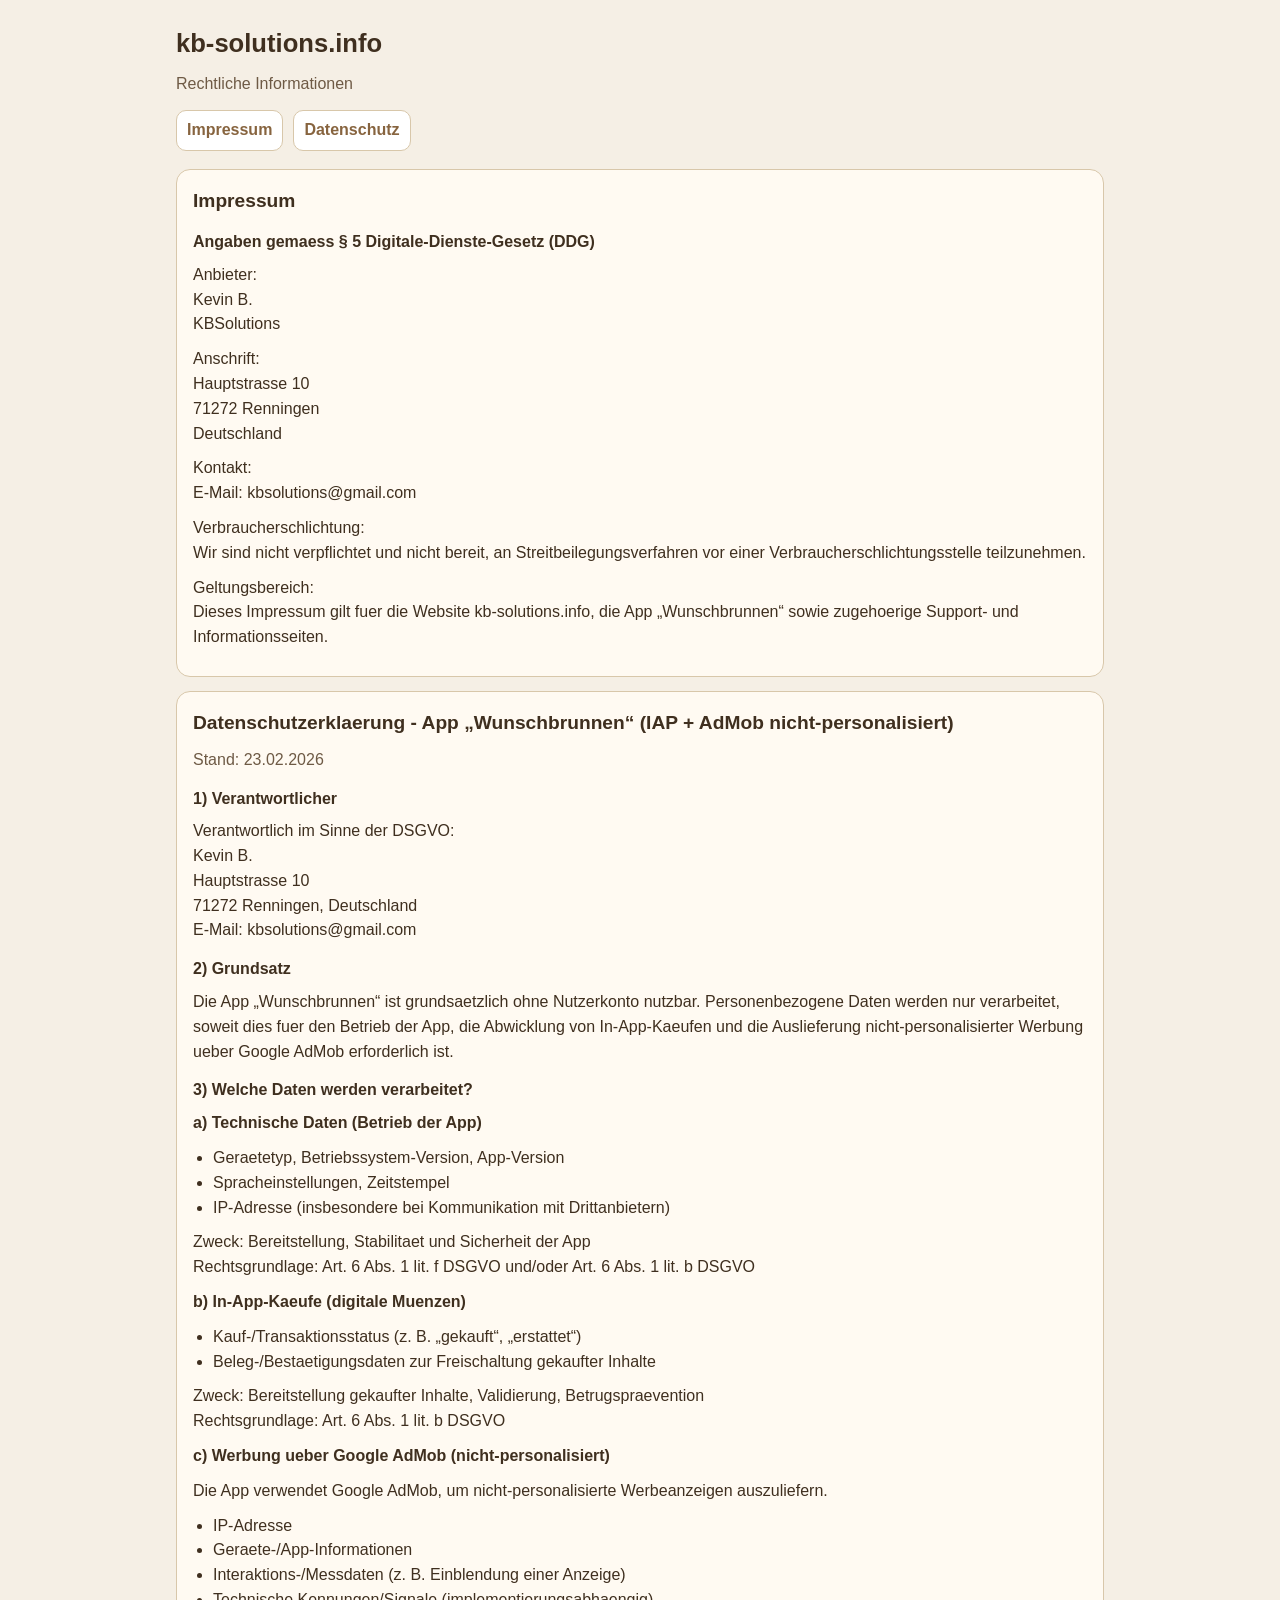
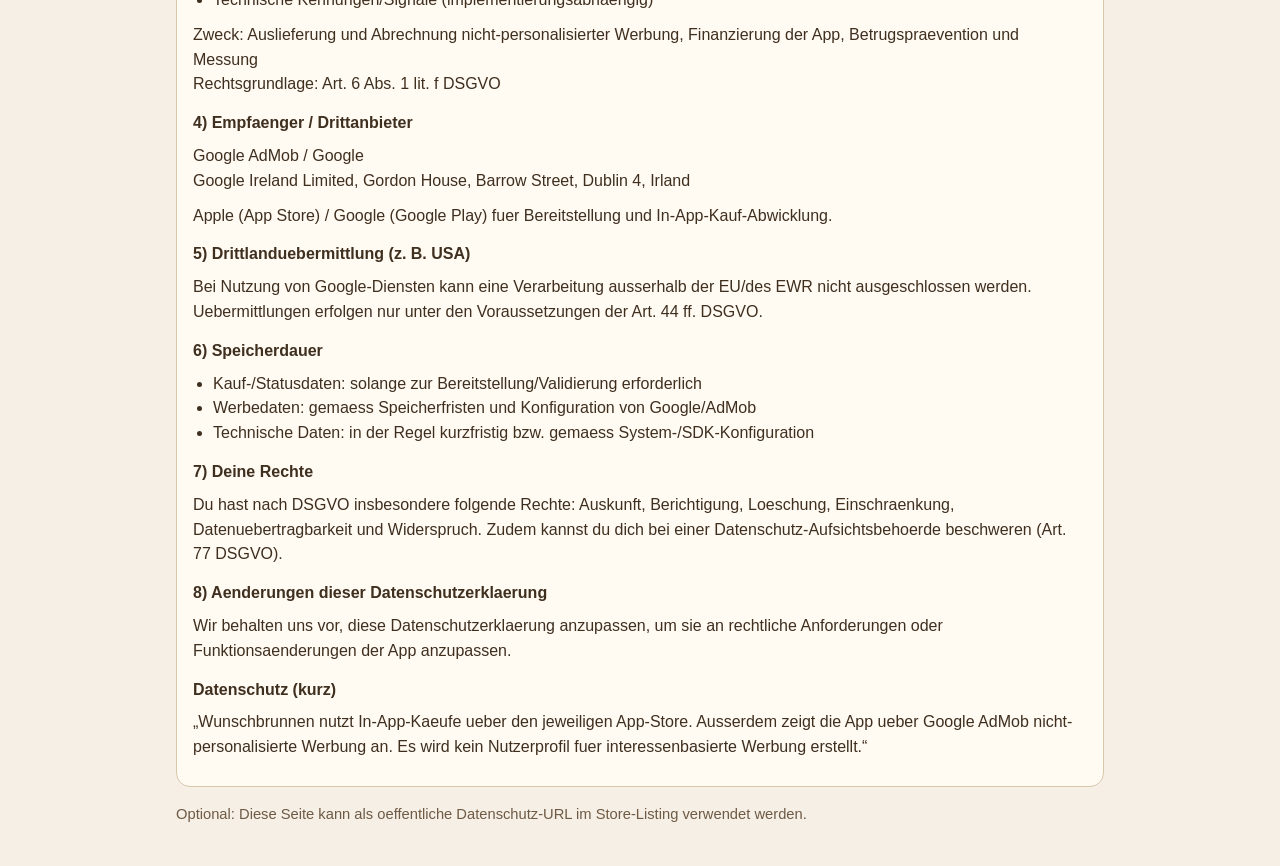
==== docs/index.html @ 8b9ba068 "Add files via upload" ====
<!doctype html>
<html lang="de">
  <head>
    <meta charset="utf-8" />
    <meta name="viewport" content="width=device-width, initial-scale=1" />
    <title>kb-solutions.info - Impressum & Datenschutz</title>
    <style>
      :root {
        --bg: #f5efe5;
        --card: #fffaf2;
        --text: #3f2f1f;
        --muted: #6e5a45;
        --line: #d8c7aa;
        --accent: #87643f;
      }
      * { box-sizing: border-box; }
      body {
        margin: 0;
        font-family: "Segoe UI", Arial, sans-serif;
        background: var(--bg);
        color: var(--text);
        line-height: 1.55;
      }
      main {
        max-width: 960px;
        margin: 0 auto;
        padding: 24px 16px 40px;
      }
      h1 { margin: 0 0 8px; font-size: 1.6rem; }
      h2 { margin: 0 0 10px; font-size: 1.2rem; }
      h3 { margin: 14px 0 8px; font-size: 1rem; }
      p { margin: 0 0 10px; }
      ul { margin: 8px 0 10px 20px; padding: 0; }
      .muted { color: var(--muted); }
      .nav {
        display: flex;
        gap: 10px;
        margin: 14px 0 18px;
      }
      .nav a {
        text-decoration: none;
        color: var(--accent);
        background: #fff;
        border: 1px solid var(--line);
        border-radius: 10px;
        padding: 7px 10px;
        font-weight: 600;
      }
      .card {
        background: var(--card);
        border: 1px solid var(--line);
        border-radius: 14px;
        padding: 16px;
        margin-bottom: 14px;
      }
      footer {
        margin-top: 16px;
        font-size: 0.92rem;
        color: var(--muted);
      }
    </style>
  </head>
  <body>
    <main>
      <h1>kb-solutions.info</h1>
      <p class="muted">Rechtliche Informationen</p>

      <nav class="nav">
        <a href="#impressum">Impressum</a>
        <a href="#datenschutz">Datenschutz</a>
      </nav>

      <section id="impressum" class="card">
        <h2>Impressum</h2>
        <h3>Angaben gemaess § 5 Digitale-Dienste-Gesetz (DDG)</h3>
        <p>
          Anbieter:<br />
          Kevin B.<br />
          KBSolutions
        </p>
        <p>
          Anschrift:<br />
          Hauptstrasse 10<br />
          71272 Renningen<br />
          Deutschland
        </p>
        <p>
          Kontakt:<br />
          E-Mail: kbsolutions@gmail.com
        </p>
        <p>
          Verbraucherschlichtung:<br />
          Wir sind nicht verpflichtet und nicht bereit, an Streitbeilegungsverfahren
          vor einer Verbraucherschlichtungsstelle teilzunehmen.
        </p>
        <p>
          Geltungsbereich:<br />
          Dieses Impressum gilt fuer die Website kb-solutions.info, die App
          „Wunschbrunnen“ sowie zugehoerige Support- und Informationsseiten.
        </p>
      </section>

      <section id="datenschutz" class="card">
        <h2>Datenschutzerklaerung - App „Wunschbrunnen“ (IAP + AdMob nicht-personalisiert)</h2>
        <p class="muted">Stand: 23.02.2026</p>

        <h3>1) Verantwortlicher</h3>
        <p>
          Verantwortlich im Sinne der DSGVO:<br />
          Kevin B.<br />
          Hauptstrasse 10<br />
          71272 Renningen, Deutschland<br />
          E-Mail: kbsolutions@gmail.com
        </p>

        <h3>2) Grundsatz</h3>
        <p>
          Die App „Wunschbrunnen“ ist grundsaetzlich ohne Nutzerkonto nutzbar.
          Personenbezogene Daten werden nur verarbeitet, soweit dies fuer den Betrieb
          der App, die Abwicklung von In-App-Kaeufen und die Auslieferung
          nicht-personalisierter Werbung ueber Google AdMob erforderlich ist.
        </p>

        <h3>3) Welche Daten werden verarbeitet?</h3>
        <p><strong>a) Technische Daten (Betrieb der App)</strong></p>
        <ul>
          <li>Geraetetyp, Betriebssystem-Version, App-Version</li>
          <li>Spracheinstellungen, Zeitstempel</li>
          <li>IP-Adresse (insbesondere bei Kommunikation mit Drittanbietern)</li>
        </ul>
        <p>
          Zweck: Bereitstellung, Stabilitaet und Sicherheit der App<br />
          Rechtsgrundlage: Art. 6 Abs. 1 lit. f DSGVO und/oder Art. 6 Abs. 1 lit. b DSGVO
        </p>

        <p><strong>b) In-App-Kaeufe (digitale Muenzen)</strong></p>
        <ul>
          <li>Kauf-/Transaktionsstatus (z. B. „gekauft“, „erstattet“)</li>
          <li>Beleg-/Bestaetigungsdaten zur Freischaltung gekaufter Inhalte</li>
        </ul>
        <p>
          Zweck: Bereitstellung gekaufter Inhalte, Validierung, Betrugspraevention<br />
          Rechtsgrundlage: Art. 6 Abs. 1 lit. b DSGVO
        </p>

        <p><strong>c) Werbung ueber Google AdMob (nicht-personalisiert)</strong></p>
        <p>
          Die App verwendet Google AdMob, um nicht-personalisierte Werbeanzeigen
          auszuliefern.
        </p>
        <ul>
          <li>IP-Adresse</li>
          <li>Geraete-/App-Informationen</li>
          <li>Interaktions-/Messdaten (z. B. Einblendung einer Anzeige)</li>
          <li>Technische Kennungen/Signale (implementierungsabhaengig)</li>
        </ul>
        <p>
          Zweck: Auslieferung und Abrechnung nicht-personalisierter Werbung,
          Finanzierung der App, Betrugspraevention und Messung<br />
          Rechtsgrundlage: Art. 6 Abs. 1 lit. f DSGVO
        </p>

        <h3>4) Empfaenger / Drittanbieter</h3>
        <p>
          Google AdMob / Google<br />
          Google Ireland Limited, Gordon House, Barrow Street, Dublin 4, Irland
        </p>
        <p>
          Apple (App Store) / Google (Google Play) fuer Bereitstellung und
          In-App-Kauf-Abwicklung.
        </p>

        <h3>5) Drittlanduebermittlung (z. B. USA)</h3>
        <p>
          Bei Nutzung von Google-Diensten kann eine Verarbeitung ausserhalb der
          EU/des EWR nicht ausgeschlossen werden. Uebermittlungen erfolgen nur
          unter den Voraussetzungen der Art. 44 ff. DSGVO.
        </p>

        <h3>6) Speicherdauer</h3>
        <ul>
          <li>Kauf-/Statusdaten: solange zur Bereitstellung/Validierung erforderlich</li>
          <li>Werbedaten: gemaess Speicherfristen und Konfiguration von Google/AdMob</li>
          <li>Technische Daten: in der Regel kurzfristig bzw. gemaess System-/SDK-Konfiguration</li>
        </ul>

        <h3>7) Deine Rechte</h3>
        <p>
          Du hast nach DSGVO insbesondere folgende Rechte: Auskunft, Berichtigung,
          Loeschung, Einschraenkung, Datenuebertragbarkeit und Widerspruch.
          Zudem kannst du dich bei einer Datenschutz-Aufsichtsbehoerde beschweren
          (Art. 77 DSGVO).
        </p>

        <h3>8) Aenderungen dieser Datenschutzerklaerung</h3>
        <p>
          Wir behalten uns vor, diese Datenschutzerklaerung anzupassen, um sie
          an rechtliche Anforderungen oder Funktionsaenderungen der App anzupassen.
        </p>

        <h3>Datenschutz (kurz)</h3>
        <p>
          „Wunschbrunnen nutzt In-App-Kaeufe ueber den jeweiligen App-Store.
          Ausserdem zeigt die App ueber Google AdMob nicht-personalisierte Werbung an.
          Es wird kein Nutzerprofil fuer interessenbasierte Werbung erstellt.“
        </p>
      </section>

      <footer>
        Optional: Diese Seite kann als oeffentliche Datenschutz-URL im Store-Listing
        verwendet werden.
      </footer>
    </main>
  </body>
</html>
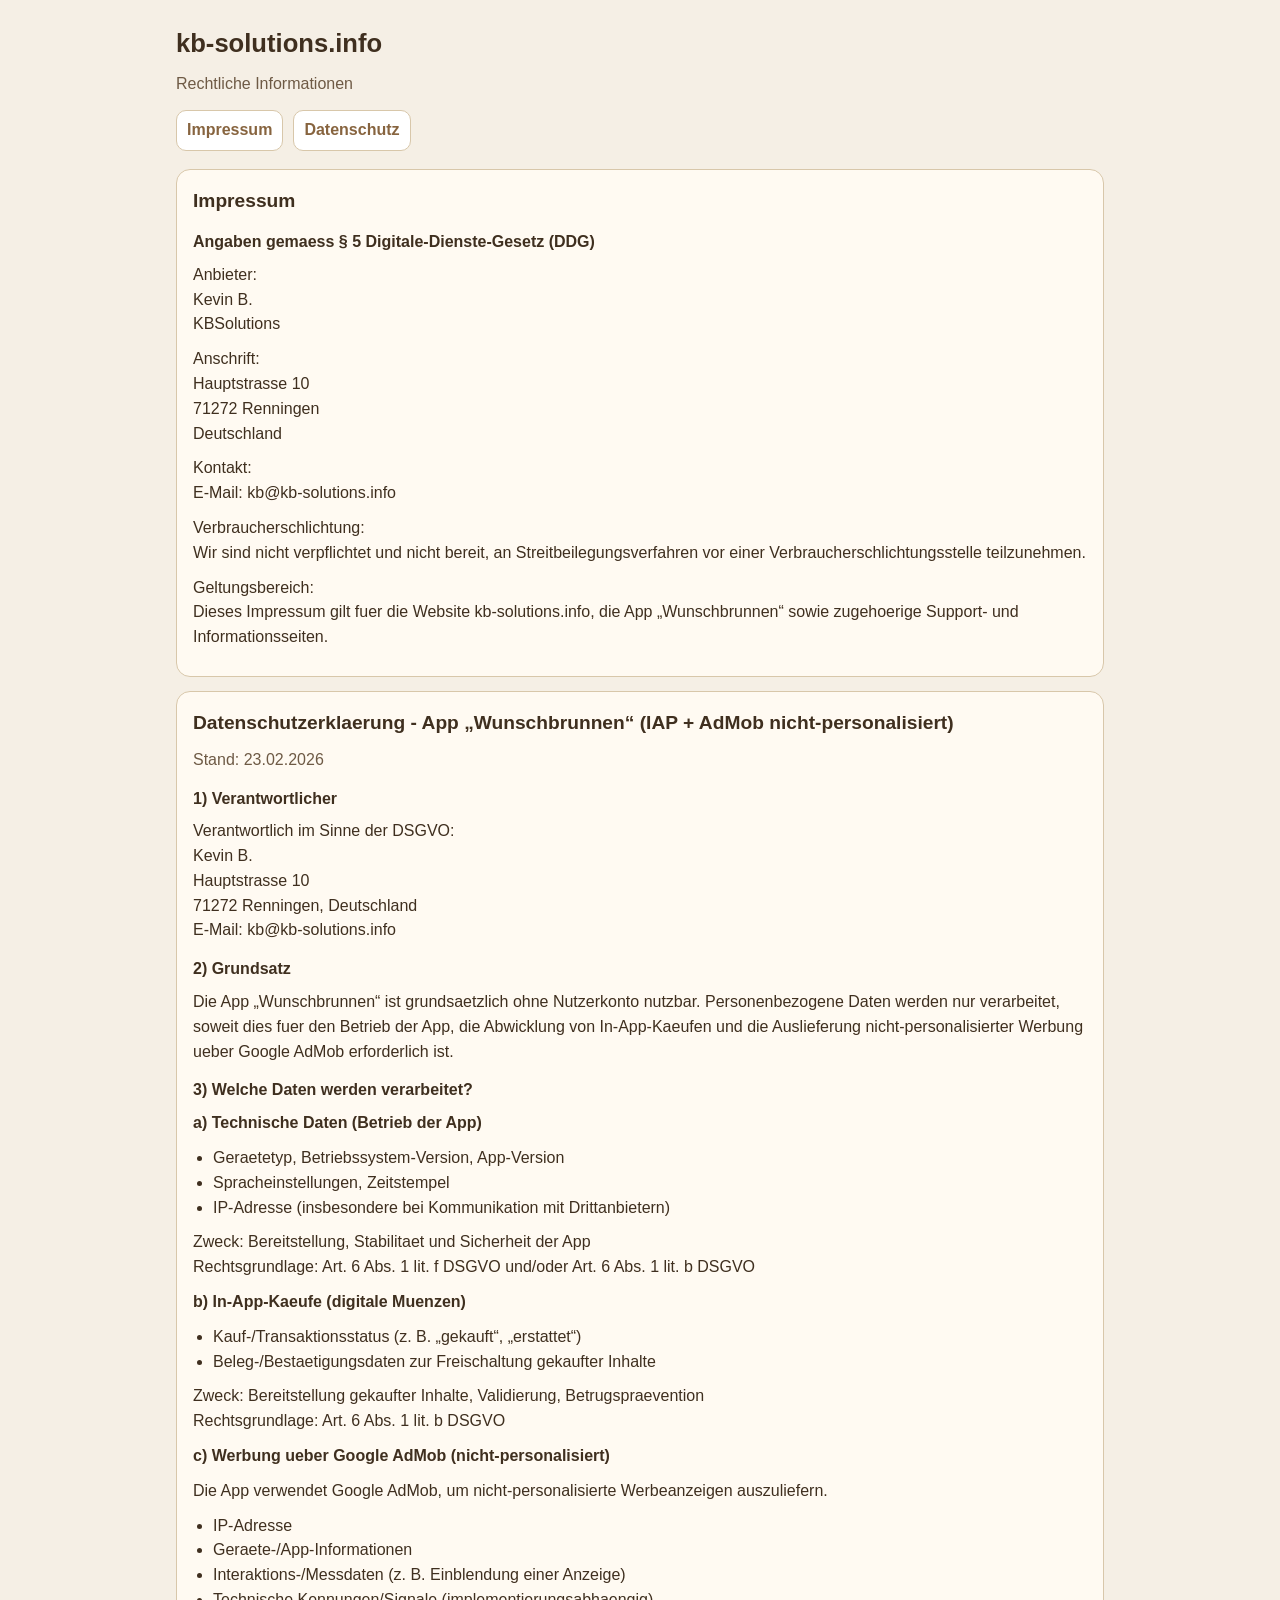
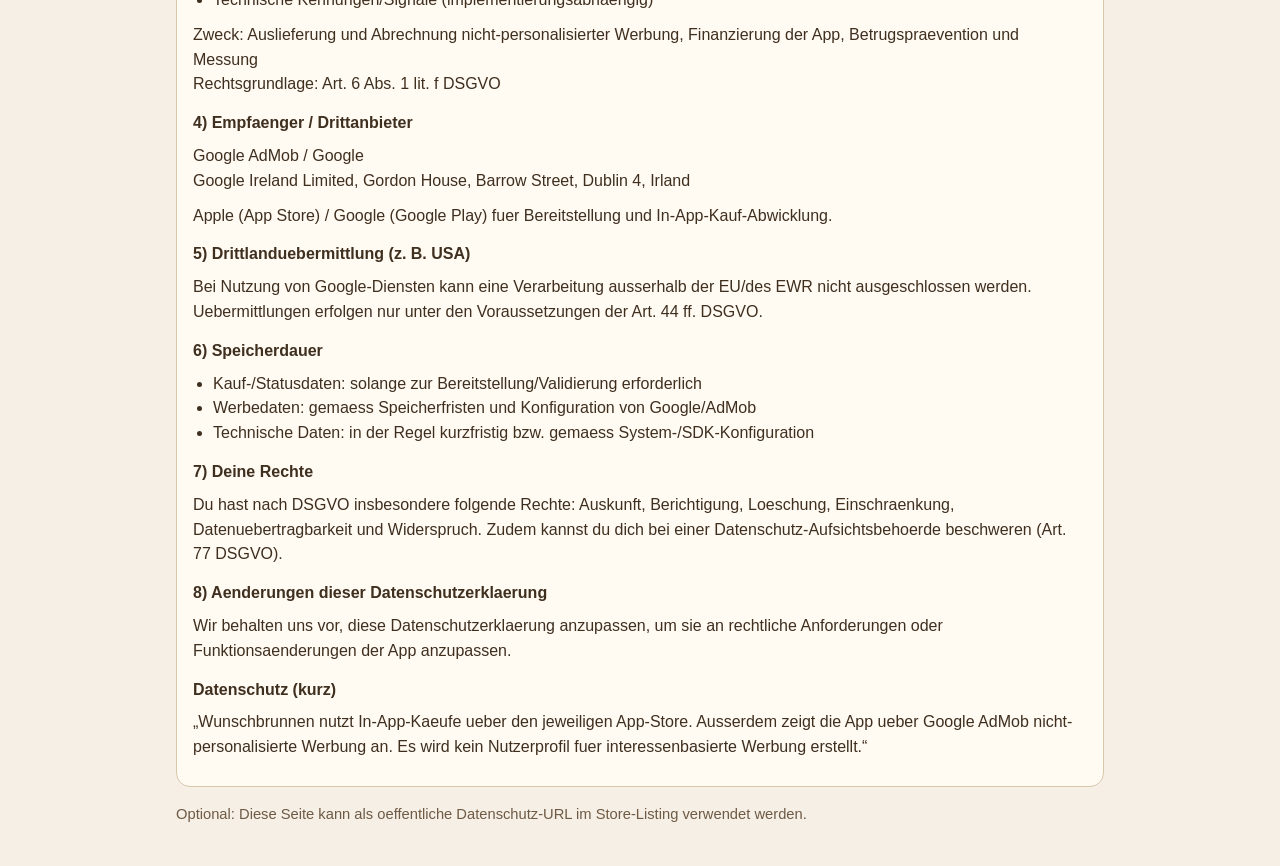
==== commit 1dd25810: "Add files via upload e-mail geändert" ====
--- a/docs/index.html
+++ b/docs/index.html
@@ -86,7 +86,7 @@
         </p>
         <p>
           Kontakt:<br />
-          E-Mail: kbsolutions@gmail.com
+          E-Mail: kb@kb-solutions.info
         </p>
         <p>
           Verbraucherschlichtung:<br />
@@ -110,7 +110,7 @@
           Kevin B.<br />
           Hauptstrasse 10<br />
           71272 Renningen, Deutschland<br />
-          E-Mail: kbsolutions@gmail.com
+          E-Mail: kb@kb-solutions.info
         </p>
 
         <h3>2) Grundsatz</h3>
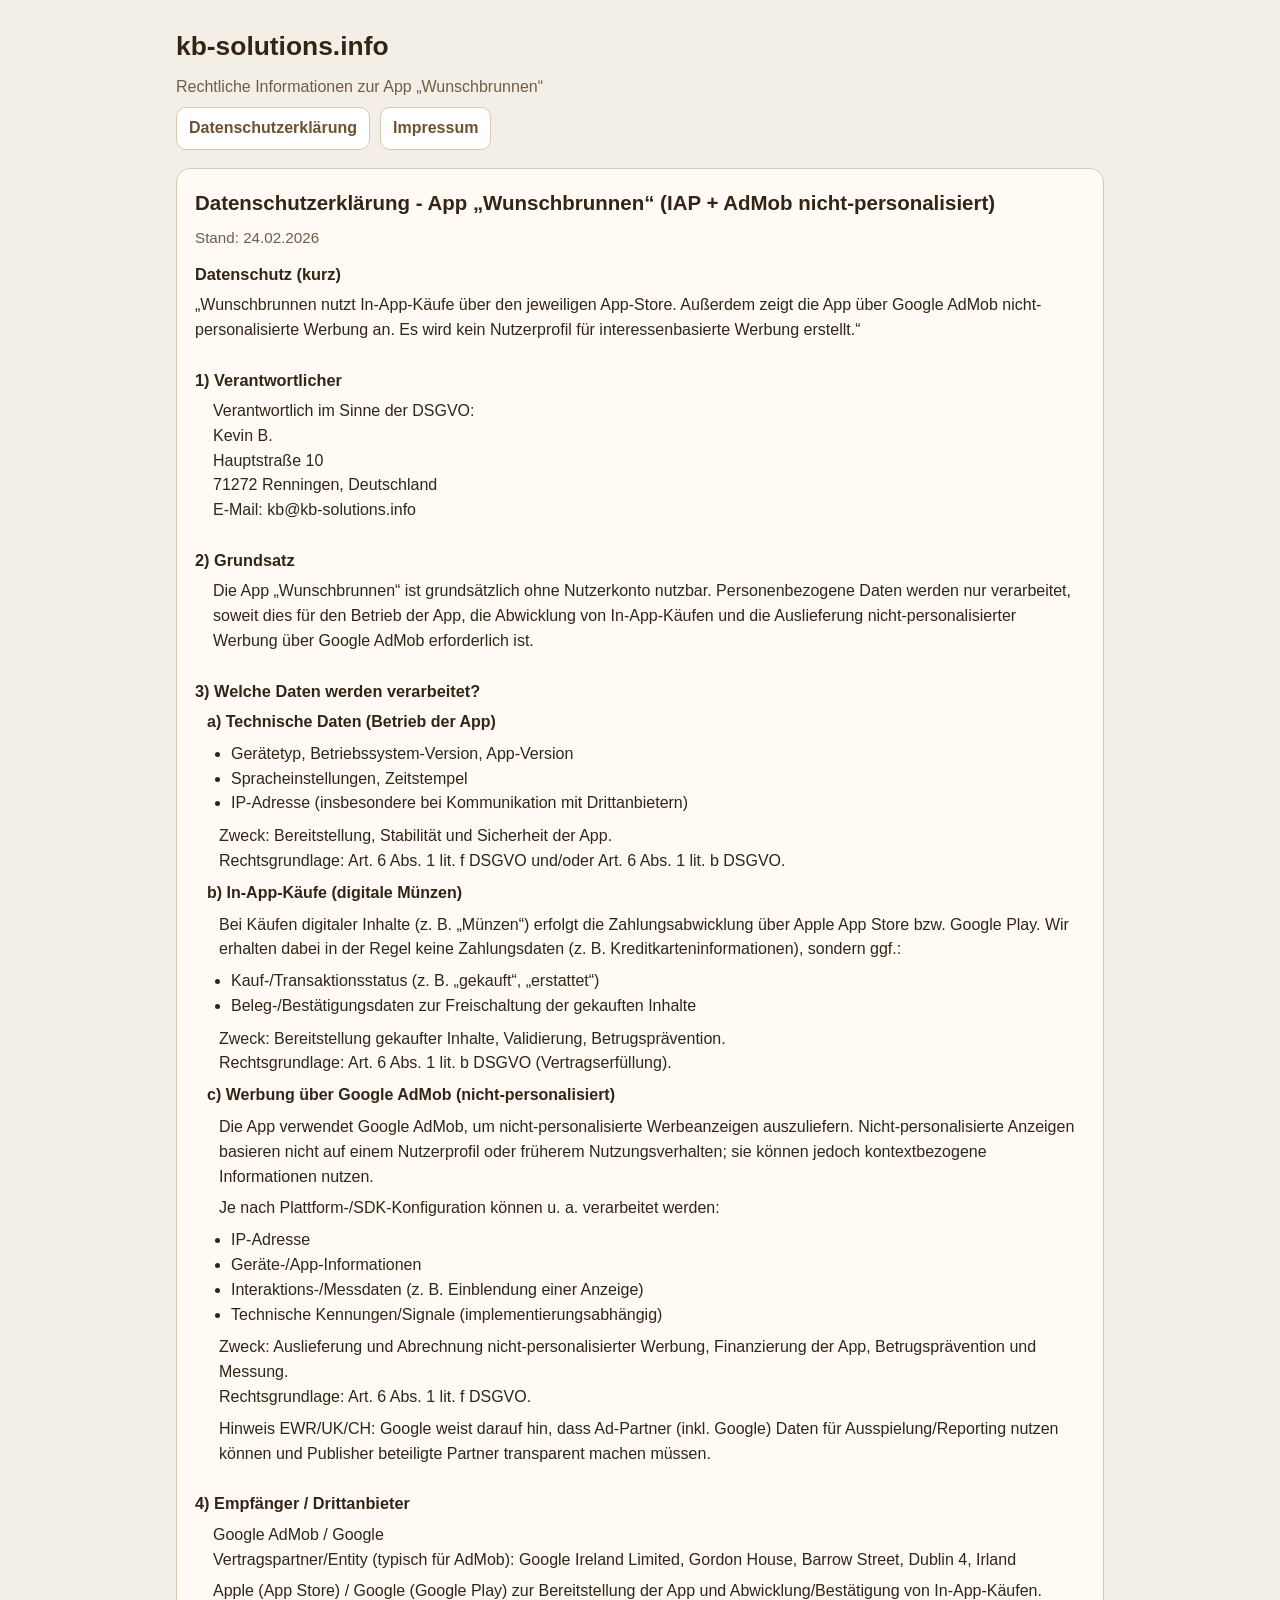
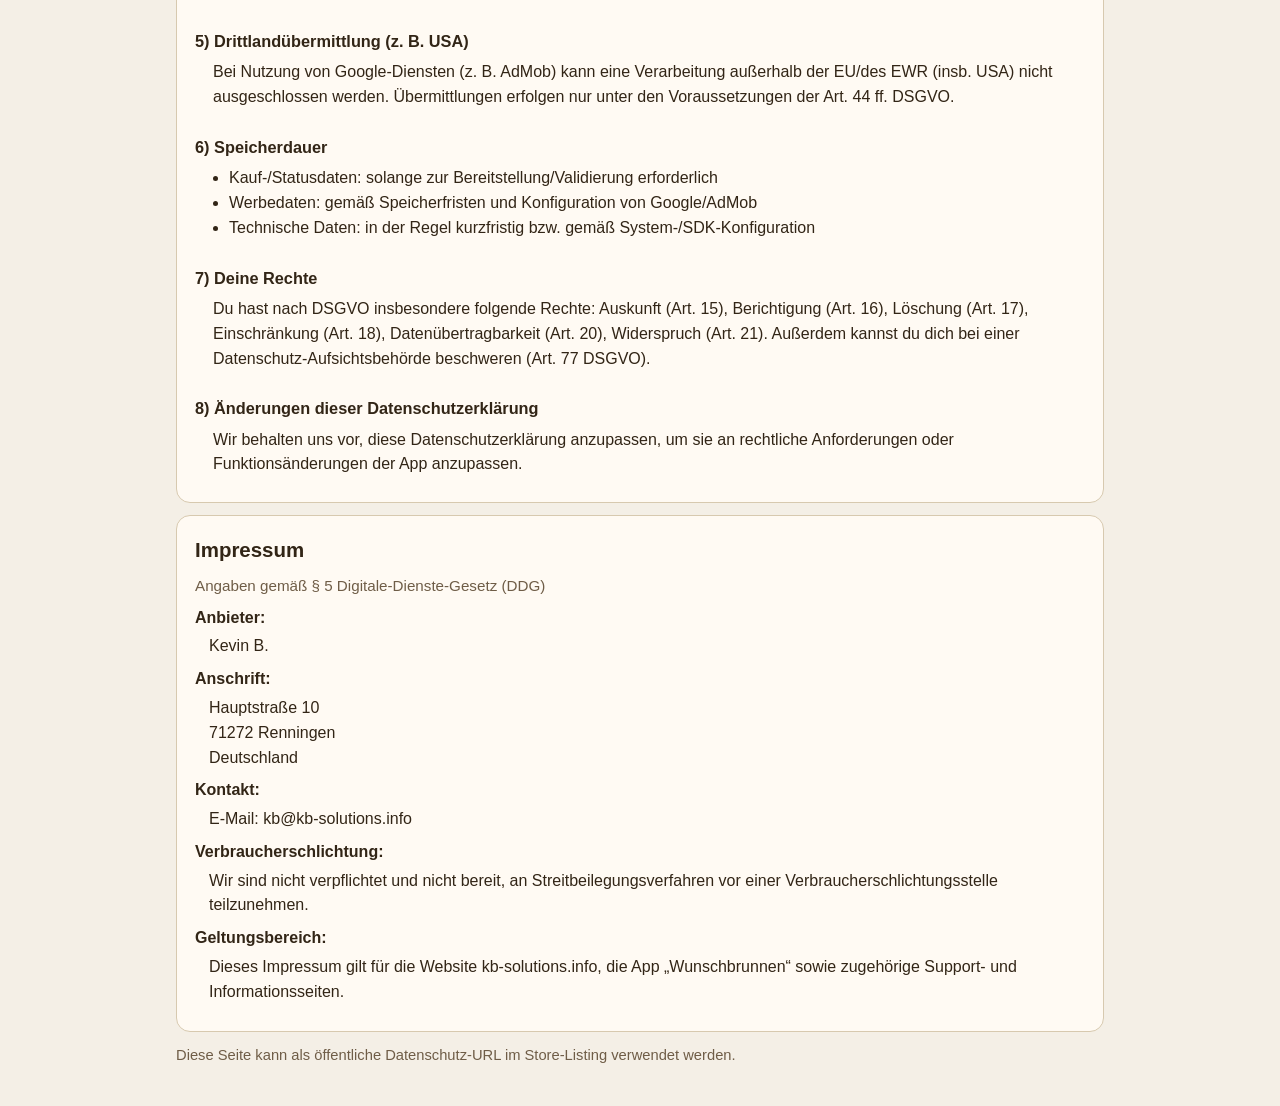
==== commit e1b98ba8: "Text überarbeitet" ====
--- a/docs/index.html
+++ b/docs/index.html
@@ -3,212 +3,292 @@
   <head>
     <meta charset="utf-8" />
     <meta name="viewport" content="width=device-width, initial-scale=1" />
-    <title>kb-solutions.info - Impressum & Datenschutz</title>
+    <title>kb-solutions.info - Datenschutz und Impressum</title>
     <style>
       :root {
-        --bg: #f5efe5;
-        --card: #fffaf2;
-        --text: #3f2f1f;
-        --muted: #6e5a45;
-        --line: #d8c7aa;
-        --accent: #87643f;
+        --bg: #f4efe6;
+        --box: #fffaf3;
+        --line: #d7c9af;
+        --text: #322516;
+        --muted: #6f5d47;
+        --link: #6f5031;
       }
       * { box-sizing: border-box; }
       body {
         margin: 0;
-        font-family: "Segoe UI", Arial, sans-serif;
         background: var(--bg);
         color: var(--text);
+        font-family: "Segoe UI", Arial, sans-serif;
         line-height: 1.55;
       }
       main {
         max-width: 960px;
         margin: 0 auto;
-        padding: 24px 16px 40px;
-      }
-      h1 { margin: 0 0 8px; font-size: 1.6rem; }
-      h2 { margin: 0 0 10px; font-size: 1.2rem; }
-      h3 { margin: 14px 0 8px; font-size: 1rem; }
-      p { margin: 0 0 10px; }
-      ul { margin: 8px 0 10px 20px; padding: 0; }
-      .muted { color: var(--muted); }
+        padding: 26px 16px 40px;
+      }
+      h1 {
+        margin: 0 0 8px;
+        font-size: 1.65rem;
+      }
+      h2 {
+        margin: 0 0 8px;
+        font-size: 1.28rem;
+      }
+      h3 {
+        margin: 12px 0 6px;
+        font-size: 1.02rem;
+      }
+      p {
+        margin: 0 0 7px;
+      }
+      ul {
+        margin: 0 0 8px 20px;
+        padding: 0;
+      }
+      .muted {
+        color: var(--muted);
+      }
       .nav {
+        margin: 0 0 18px;
         display: flex;
+        flex-wrap: wrap;
         gap: 10px;
-        margin: 14px 0 18px;
       }
       .nav a {
+        display: inline-block;
+        color: var(--link);
         text-decoration: none;
-        color: var(--accent);
-        background: #fff;
+        background: #ffffff;
         border: 1px solid var(--line);
         border-radius: 10px;
-        padding: 7px 10px;
+        padding: 8px 12px;
         font-weight: 600;
-      }
-      .card {
-        background: var(--card);
+        transition: background-color 0.15s ease, border-color 0.15s ease;
+      }
+      .nav a:hover {
+        background: #f8f1e6;
+        border-color: #cbb796;
+      }
+      .legal-box {
+        background: var(--box);
         border: 1px solid var(--line);
         border-radius: 14px;
-        padding: 16px;
-        margin-bottom: 14px;
+        padding: 18px;
+        margin-bottom: 12px;
+      }
+      .section-divider {
+        margin-top: 9px;
+        padding-top: 4px;
+      }
+      #datenschutz .section-divider > p:not([class]) {
+        margin-left: 18px;
+      }
+      #datenschutz .section-divider > ul:not([class]) {
+        margin-left: 34px;
+      }
+      .stand {
+        margin-bottom: 8px;
+        color: var(--muted);
+        font-size: 0.95rem;
+      }
+      .indent-1 { margin-left: 12px; }
+      .indent-2 { margin-left: 24px; }
+      .indent-list { margin-left: 36px; }
+      .field-label {
+        margin: 0 0 4px;
+        font-weight: 700;
+      }
+      .field-body {
+        margin: 0 0 8px 14px;
       }
       footer {
-        margin-top: 16px;
+        margin-top: 6px;
+        color: var(--muted);
         font-size: 0.92rem;
-        color: var(--muted);
       }
     </style>
   </head>
   <body>
     <main>
       <h1>kb-solutions.info</h1>
-      <p class="muted">Rechtliche Informationen</p>
+      <p class="muted">Rechtliche Informationen zur App &bdquo;Wunschbrunnen&ldquo;</p>
 
       <nav class="nav">
+        <a href="#datenschutz">Datenschutzerkl&auml;rung</a>
         <a href="#impressum">Impressum</a>
-        <a href="#datenschutz">Datenschutz</a>
       </nav>
 
-      <section id="impressum" class="card">
+      <section id="datenschutz" class="legal-box">
+        <h2>Datenschutzerkl&auml;rung - App &bdquo;Wunschbrunnen&ldquo; (IAP + AdMob nicht-personalisiert)</h2>
+        <p class="stand">Stand: 24.02.2026</p>
+
+        <h3>Datenschutz (kurz)</h3>
+        <p>
+          &bdquo;Wunschbrunnen nutzt In-App-K&auml;ufe &uuml;ber den jeweiligen App-Store.
+          Au&szlig;erdem zeigt die App &uuml;ber Google AdMob nicht-personalisierte Werbung an.
+          Es wird kein Nutzerprofil f&uuml;r interessenbasierte Werbung erstellt.&ldquo;
+        </p>
+
+        <div class="section-divider">
+          <h3>1) Verantwortlicher</h3>
+          <p>
+            Verantwortlich im Sinne der DSGVO:<br />
+            Kevin B.<br />
+            Hauptstra&szlig;e 10<br />
+            71272 Renningen, Deutschland<br />
+            E-Mail: kb@kb-solutions.info
+          </p>
+        </div>
+
+        <div class="section-divider">
+          <h3>2) Grundsatz</h3>
+          <p>
+            Die App &bdquo;Wunschbrunnen&ldquo; ist grunds&auml;tzlich ohne Nutzerkonto nutzbar.
+            Personenbezogene Daten werden nur verarbeitet, soweit dies f&uuml;r den Betrieb der App,
+            die Abwicklung von In-App-K&auml;ufen und die Auslieferung nicht-personalisierter Werbung
+            &uuml;ber Google AdMob erforderlich ist.
+          </p>
+        </div>
+
+        <div class="section-divider">
+          <h3>3) Welche Daten werden verarbeitet?</h3>
+
+          <p class="indent-1"><strong>a) Technische Daten (Betrieb der App)</strong></p>
+          <ul class="indent-list">
+            <li>Ger&auml;tetyp, Betriebssystem-Version, App-Version</li>
+            <li>Spracheinstellungen, Zeitstempel</li>
+            <li>IP-Adresse (insbesondere bei Kommunikation mit Drittanbietern)</li>
+          </ul>
+          <p class="indent-2">
+            Zweck: Bereitstellung, Stabilit&auml;t und Sicherheit der App.<br />
+            Rechtsgrundlage: Art. 6 Abs. 1 lit. f DSGVO und/oder Art. 6 Abs. 1 lit. b DSGVO.
+          </p>
+
+          <p class="indent-1"><strong>b) In-App-K&auml;ufe (digitale M&uuml;nzen)</strong></p>
+          <p class="indent-2">
+            Bei K&auml;ufen digitaler Inhalte (z. B. &bdquo;M&uuml;nzen&ldquo;) erfolgt die Zahlungsabwicklung
+            &uuml;ber Apple App Store bzw. Google Play. Wir erhalten dabei in der Regel keine Zahlungsdaten
+            (z. B. Kreditkarteninformationen), sondern ggf.:
+          </p>
+          <ul class="indent-list">
+            <li>Kauf-/Transaktionsstatus (z. B. &bdquo;gekauft&ldquo;, &bdquo;erstattet&ldquo;)</li>
+            <li>Beleg-/Best&auml;tigungsdaten zur Freischaltung der gekauften Inhalte</li>
+          </ul>
+          <p class="indent-2">
+            Zweck: Bereitstellung gekaufter Inhalte, Validierung, Betrugspr&auml;vention.<br />
+            Rechtsgrundlage: Art. 6 Abs. 1 lit. b DSGVO (Vertragserf&uuml;llung).
+          </p>
+
+          <p class="indent-1"><strong>c) Werbung &uuml;ber Google AdMob (nicht-personalisiert)</strong></p>
+          <p class="indent-2">
+            Die App verwendet Google AdMob, um nicht-personalisierte Werbeanzeigen auszuliefern.
+            Nicht-personalisierte Anzeigen basieren nicht auf einem Nutzerprofil oder fr&uuml;herem
+            Nutzungsverhalten; sie k&ouml;nnen jedoch kontextbezogene Informationen nutzen.
+          </p>
+          <p class="indent-2">Je nach Plattform-/SDK-Konfiguration k&ouml;nnen u. a. verarbeitet werden:</p>
+          <ul class="indent-list">
+            <li>IP-Adresse</li>
+            <li>Ger&auml;te-/App-Informationen</li>
+            <li>Interaktions-/Messdaten (z. B. Einblendung einer Anzeige)</li>
+            <li>Technische Kennungen/Signale (implementierungsabh&auml;ngig)</li>
+          </ul>
+          <p class="indent-2">
+            Zweck: Auslieferung und Abrechnung nicht-personalisierter Werbung, Finanzierung der App,
+            Betrugspr&auml;vention und Messung.<br />
+            Rechtsgrundlage: Art. 6 Abs. 1 lit. f DSGVO.
+          </p>
+          <p class="indent-2">
+            Hinweis EWR/UK/CH: Google weist darauf hin, dass Ad-Partner (inkl. Google) Daten f&uuml;r
+            Ausspielung/Reporting nutzen k&ouml;nnen und Publisher beteiligte Partner transparent machen m&uuml;ssen.
+          </p>
+        </div>
+
+        <div class="section-divider">
+          <h3>4) Empf&auml;nger / Drittanbieter</h3>
+          <p>
+            Google AdMob / Google<br />
+            Vertragspartner/Entity (typisch f&uuml;r AdMob): Google Ireland Limited, Gordon House,
+            Barrow Street, Dublin 4, Irland
+          </p>
+          <p>
+            Apple (App Store) / Google (Google Play) zur Bereitstellung der App
+            und Abwicklung/Best&auml;tigung von In-App-K&auml;ufen.
+          </p>
+        </div>
+
+        <div class="section-divider">
+          <h3>5) Drittland&uuml;bermittlung (z. B. USA)</h3>
+          <p>
+            Bei Nutzung von Google-Diensten (z. B. AdMob) kann eine Verarbeitung au&szlig;erhalb der
+            EU/des EWR (insb. USA) nicht ausgeschlossen werden. &Uuml;bermittlungen erfolgen nur unter
+            den Voraussetzungen der Art. 44 ff. DSGVO.
+          </p>
+        </div>
+
+        <div class="section-divider">
+          <h3>6) Speicherdauer</h3>
+          <ul>
+            <li>Kauf-/Statusdaten: solange zur Bereitstellung/Validierung erforderlich</li>
+            <li>Werbedaten: gem&auml;&szlig; Speicherfristen und Konfiguration von Google/AdMob</li>
+            <li>Technische Daten: in der Regel kurzfristig bzw. gem&auml;&szlig; System-/SDK-Konfiguration</li>
+          </ul>
+        </div>
+
+        <div class="section-divider">
+          <h3>7) Deine Rechte</h3>
+          <p>
+            Du hast nach DSGVO insbesondere folgende Rechte: Auskunft (Art. 15), Berichtigung (Art. 16),
+            L&ouml;schung (Art. 17), Einschr&auml;nkung (Art. 18), Daten&uuml;bertragbarkeit (Art. 20),
+            Widerspruch (Art. 21). Au&szlig;erdem kannst du dich bei einer Datenschutz-Aufsichtsbeh&ouml;rde
+            beschweren (Art. 77 DSGVO).
+          </p>
+        </div>
+
+        <div class="section-divider">
+          <h3>8) &Auml;nderungen dieser Datenschutzerkl&auml;rung</h3>
+          <p>
+            Wir behalten uns vor, diese Datenschutzerkl&auml;rung anzupassen, um sie an rechtliche
+            Anforderungen oder Funktions&auml;nderungen der App anzupassen.
+          </p>
+        </div>
+      </section>
+
+      <section id="impressum" class="legal-box">
         <h2>Impressum</h2>
-        <h3>Angaben gemaess § 5 Digitale-Dienste-Gesetz (DDG)</h3>
-        <p>
-          Anbieter:<br />
-          Kevin B.<br />
-          KBSolutions
-        </p>
-        <p>
-          Anschrift:<br />
-          Hauptstrasse 10<br />
+        <p class="stand">Angaben gem&auml;&szlig; &sect; 5 Digitale-Dienste-Gesetz (DDG)</p>
+
+        <p class="field-label indent-1">Anbieter:</p>
+        <p class="field-body indent-2">
+          Kevin B.
+        </p>
+
+        <p class="field-label indent-1">Anschrift:</p>
+        <p class="field-body indent-2">
+          Hauptstra&szlig;e 10<br />
           71272 Renningen<br />
           Deutschland
         </p>
-        <p>
-          Kontakt:<br />
+
+        <p class="field-label indent-1">Kontakt:</p>
+        <p class="field-body indent-2">
           E-Mail: kb@kb-solutions.info
         </p>
-        <p>
-          Verbraucherschlichtung:<br />
-          Wir sind nicht verpflichtet und nicht bereit, an Streitbeilegungsverfahren
-          vor einer Verbraucherschlichtungsstelle teilzunehmen.
-        </p>
-        <p>
-          Geltungsbereich:<br />
-          Dieses Impressum gilt fuer die Website kb-solutions.info, die App
-          „Wunschbrunnen“ sowie zugehoerige Support- und Informationsseiten.
+
+        <p class="field-label indent-1">Verbraucherschlichtung:</p>
+        <p class="field-body indent-2">
+          Wir sind nicht verpflichtet und nicht bereit, an Streitbeilegungsverfahren vor einer
+          Verbraucherschlichtungsstelle teilzunehmen.
+        </p>
+
+        <p class="field-label indent-1">Geltungsbereich:</p>
+        <p class="field-body indent-2">
+          Dieses Impressum gilt f&uuml;r die Website kb-solutions.info, die App
+          &bdquo;Wunschbrunnen&ldquo; sowie zugeh&ouml;rige Support- und Informationsseiten.
         </p>
       </section>
 
-      <section id="datenschutz" class="card">
-        <h2>Datenschutzerklaerung - App „Wunschbrunnen“ (IAP + AdMob nicht-personalisiert)</h2>
-        <p class="muted">Stand: 23.02.2026</p>
-
-        <h3>1) Verantwortlicher</h3>
-        <p>
-          Verantwortlich im Sinne der DSGVO:<br />
-          Kevin B.<br />
-          Hauptstrasse 10<br />
-          71272 Renningen, Deutschland<br />
-          E-Mail: kb@kb-solutions.info
-        </p>
-
-        <h3>2) Grundsatz</h3>
-        <p>
-          Die App „Wunschbrunnen“ ist grundsaetzlich ohne Nutzerkonto nutzbar.
-          Personenbezogene Daten werden nur verarbeitet, soweit dies fuer den Betrieb
-          der App, die Abwicklung von In-App-Kaeufen und die Auslieferung
-          nicht-personalisierter Werbung ueber Google AdMob erforderlich ist.
-        </p>
-
-        <h3>3) Welche Daten werden verarbeitet?</h3>
-        <p><strong>a) Technische Daten (Betrieb der App)</strong></p>
-        <ul>
-          <li>Geraetetyp, Betriebssystem-Version, App-Version</li>
-          <li>Spracheinstellungen, Zeitstempel</li>
-          <li>IP-Adresse (insbesondere bei Kommunikation mit Drittanbietern)</li>
-        </ul>
-        <p>
-          Zweck: Bereitstellung, Stabilitaet und Sicherheit der App<br />
-          Rechtsgrundlage: Art. 6 Abs. 1 lit. f DSGVO und/oder Art. 6 Abs. 1 lit. b DSGVO
-        </p>
-
-        <p><strong>b) In-App-Kaeufe (digitale Muenzen)</strong></p>
-        <ul>
-          <li>Kauf-/Transaktionsstatus (z. B. „gekauft“, „erstattet“)</li>
-          <li>Beleg-/Bestaetigungsdaten zur Freischaltung gekaufter Inhalte</li>
-        </ul>
-        <p>
-          Zweck: Bereitstellung gekaufter Inhalte, Validierung, Betrugspraevention<br />
-          Rechtsgrundlage: Art. 6 Abs. 1 lit. b DSGVO
-        </p>
-
-        <p><strong>c) Werbung ueber Google AdMob (nicht-personalisiert)</strong></p>
-        <p>
-          Die App verwendet Google AdMob, um nicht-personalisierte Werbeanzeigen
-          auszuliefern.
-        </p>
-        <ul>
-          <li>IP-Adresse</li>
-          <li>Geraete-/App-Informationen</li>
-          <li>Interaktions-/Messdaten (z. B. Einblendung einer Anzeige)</li>
-          <li>Technische Kennungen/Signale (implementierungsabhaengig)</li>
-        </ul>
-        <p>
-          Zweck: Auslieferung und Abrechnung nicht-personalisierter Werbung,
-          Finanzierung der App, Betrugspraevention und Messung<br />
-          Rechtsgrundlage: Art. 6 Abs. 1 lit. f DSGVO
-        </p>
-
-        <h3>4) Empfaenger / Drittanbieter</h3>
-        <p>
-          Google AdMob / Google<br />
-          Google Ireland Limited, Gordon House, Barrow Street, Dublin 4, Irland
-        </p>
-        <p>
-          Apple (App Store) / Google (Google Play) fuer Bereitstellung und
-          In-App-Kauf-Abwicklung.
-        </p>
-
-        <h3>5) Drittlanduebermittlung (z. B. USA)</h3>
-        <p>
-          Bei Nutzung von Google-Diensten kann eine Verarbeitung ausserhalb der
-          EU/des EWR nicht ausgeschlossen werden. Uebermittlungen erfolgen nur
-          unter den Voraussetzungen der Art. 44 ff. DSGVO.
-        </p>
-
-        <h3>6) Speicherdauer</h3>
-        <ul>
-          <li>Kauf-/Statusdaten: solange zur Bereitstellung/Validierung erforderlich</li>
-          <li>Werbedaten: gemaess Speicherfristen und Konfiguration von Google/AdMob</li>
-          <li>Technische Daten: in der Regel kurzfristig bzw. gemaess System-/SDK-Konfiguration</li>
-        </ul>
-
-        <h3>7) Deine Rechte</h3>
-        <p>
-          Du hast nach DSGVO insbesondere folgende Rechte: Auskunft, Berichtigung,
-          Loeschung, Einschraenkung, Datenuebertragbarkeit und Widerspruch.
-          Zudem kannst du dich bei einer Datenschutz-Aufsichtsbehoerde beschweren
-          (Art. 77 DSGVO).
-        </p>
-
-        <h3>8) Aenderungen dieser Datenschutzerklaerung</h3>
-        <p>
-          Wir behalten uns vor, diese Datenschutzerklaerung anzupassen, um sie
-          an rechtliche Anforderungen oder Funktionsaenderungen der App anzupassen.
-        </p>
-
-        <h3>Datenschutz (kurz)</h3>
-        <p>
-          „Wunschbrunnen nutzt In-App-Kaeufe ueber den jeweiligen App-Store.
-          Ausserdem zeigt die App ueber Google AdMob nicht-personalisierte Werbung an.
-          Es wird kein Nutzerprofil fuer interessenbasierte Werbung erstellt.“
-        </p>
-      </section>
-
       <footer>
-        Optional: Diese Seite kann als oeffentliche Datenschutz-URL im Store-Listing
-        verwendet werden.
+        Diese Seite kann als &ouml;ffentliche Datenschutz-URL im Store-Listing verwendet werden.
       </footer>
     </main>
   </body>
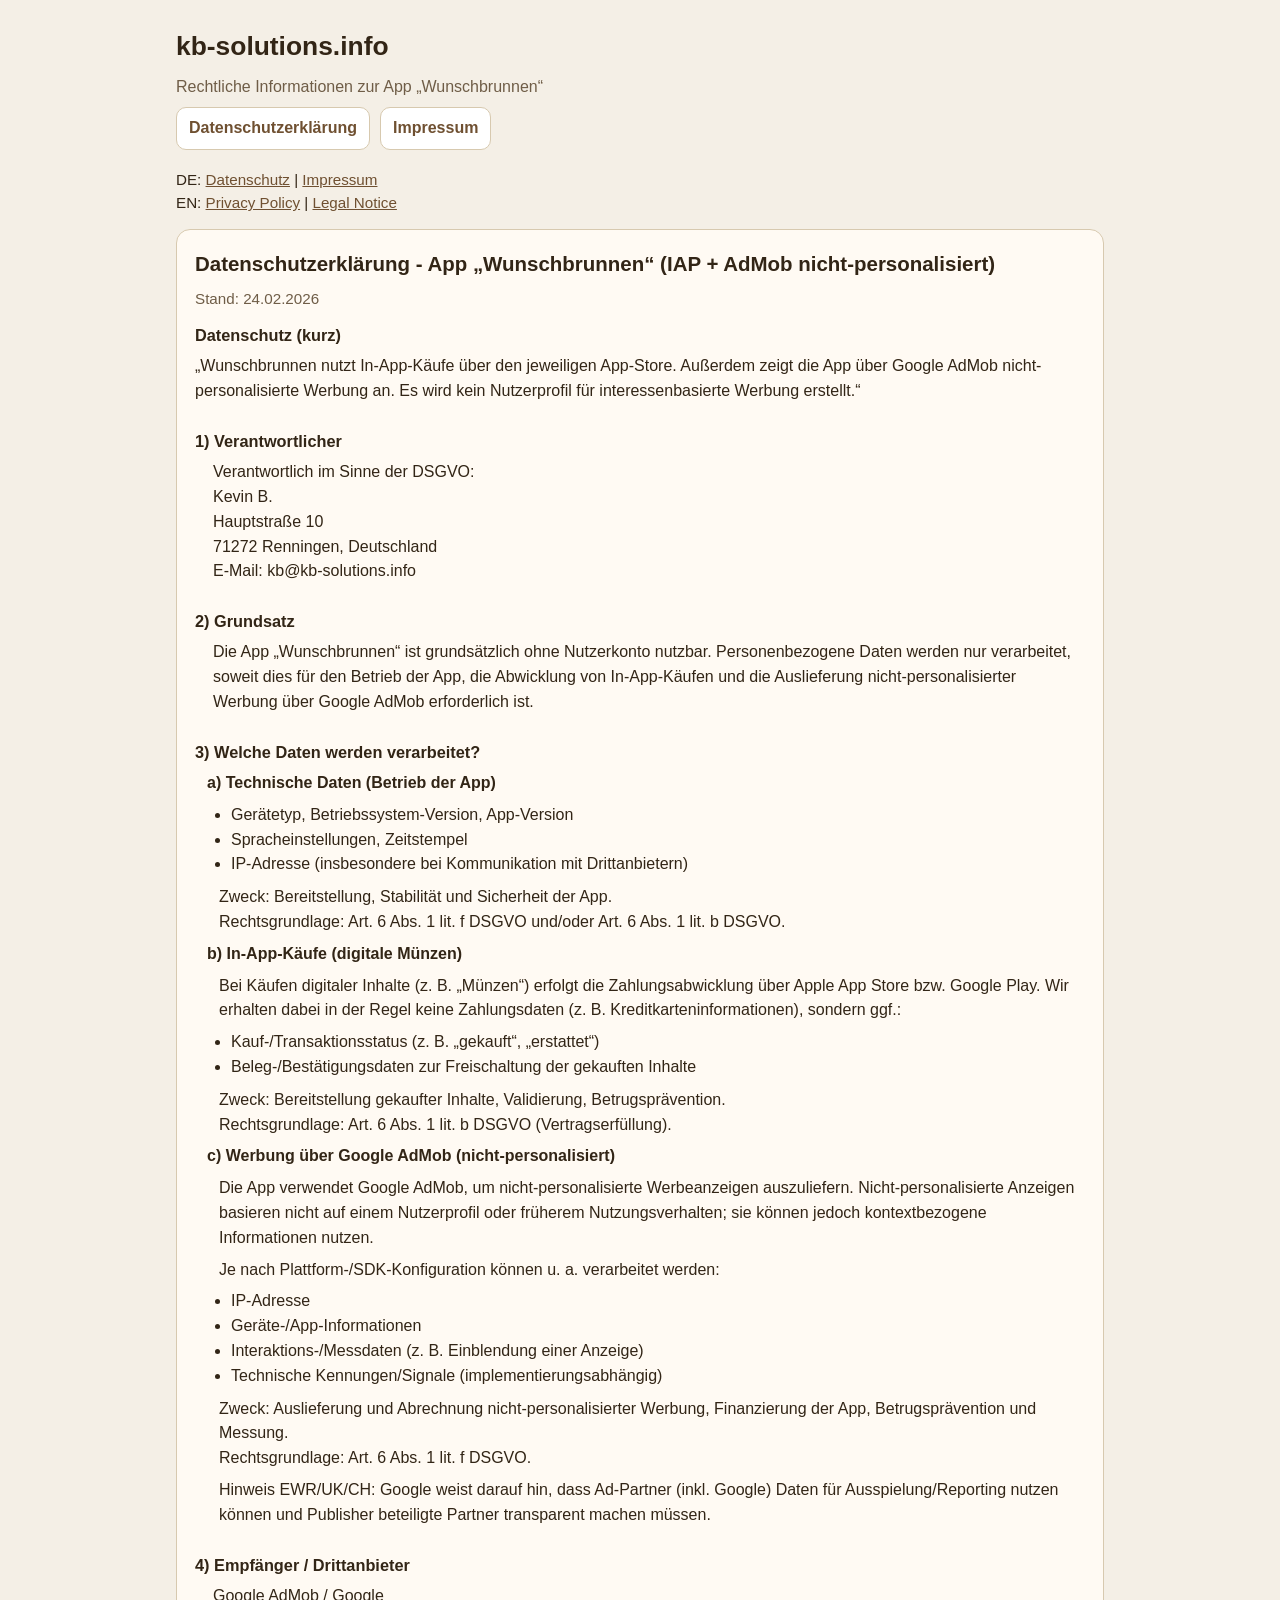
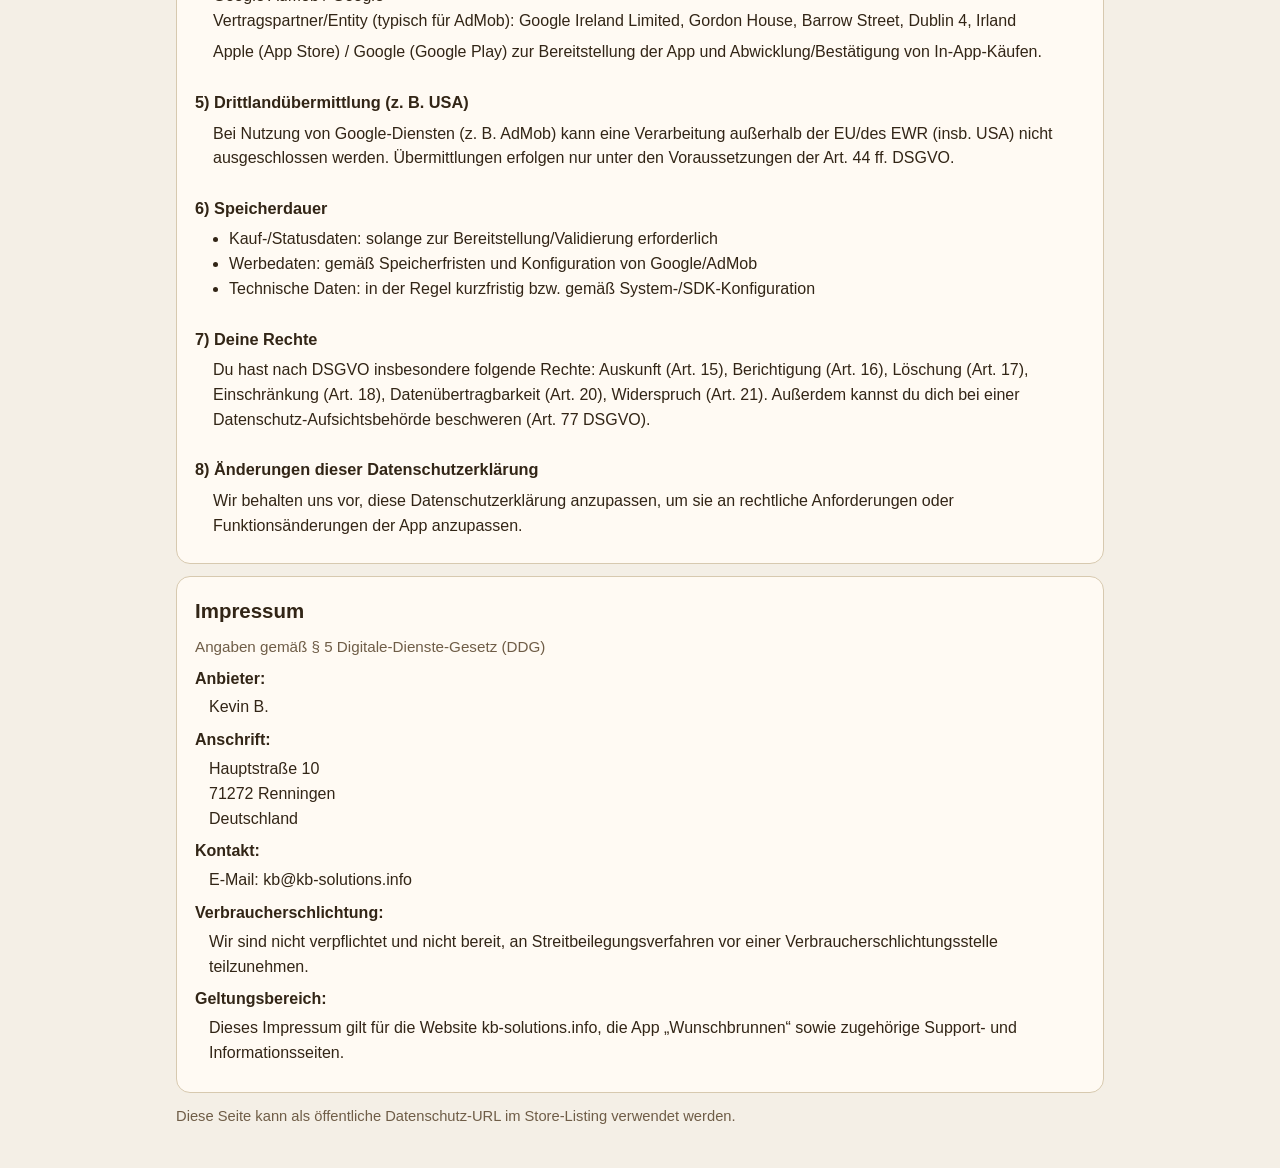
==== commit 4492b7b3: "Inklusive Englische Ausführung" ====
--- a/docs/index.html
+++ b/docs/index.html
@@ -76,6 +76,13 @@
         padding: 18px;
         margin-bottom: 12px;
       }
+      .quick-links {
+        font-size: 0.95rem;
+        margin: 0 0 14px;
+      }
+      .quick-links a {
+        color: var(--link);
+      }
       .section-divider {
         margin-top: 9px;
         padding-top: 4px;
@@ -117,6 +124,10 @@
         <a href="#datenschutz">Datenschutzerkl&auml;rung</a>
         <a href="#impressum">Impressum</a>
       </nav>
+      <p class="quick-links">
+        DE: <a href="./datenschutz.html">Datenschutz</a> | <a href="./impressum.html">Impressum</a><br />
+        EN: <a href="./privacy.html">Privacy Policy</a> | <a href="./legal-notice.html">Legal Notice</a>
+      </p>
 
       <section id="datenschutz" class="legal-box">
         <h2>Datenschutzerkl&auml;rung - App &bdquo;Wunschbrunnen&ldquo; (IAP + AdMob nicht-personalisiert)</h2>
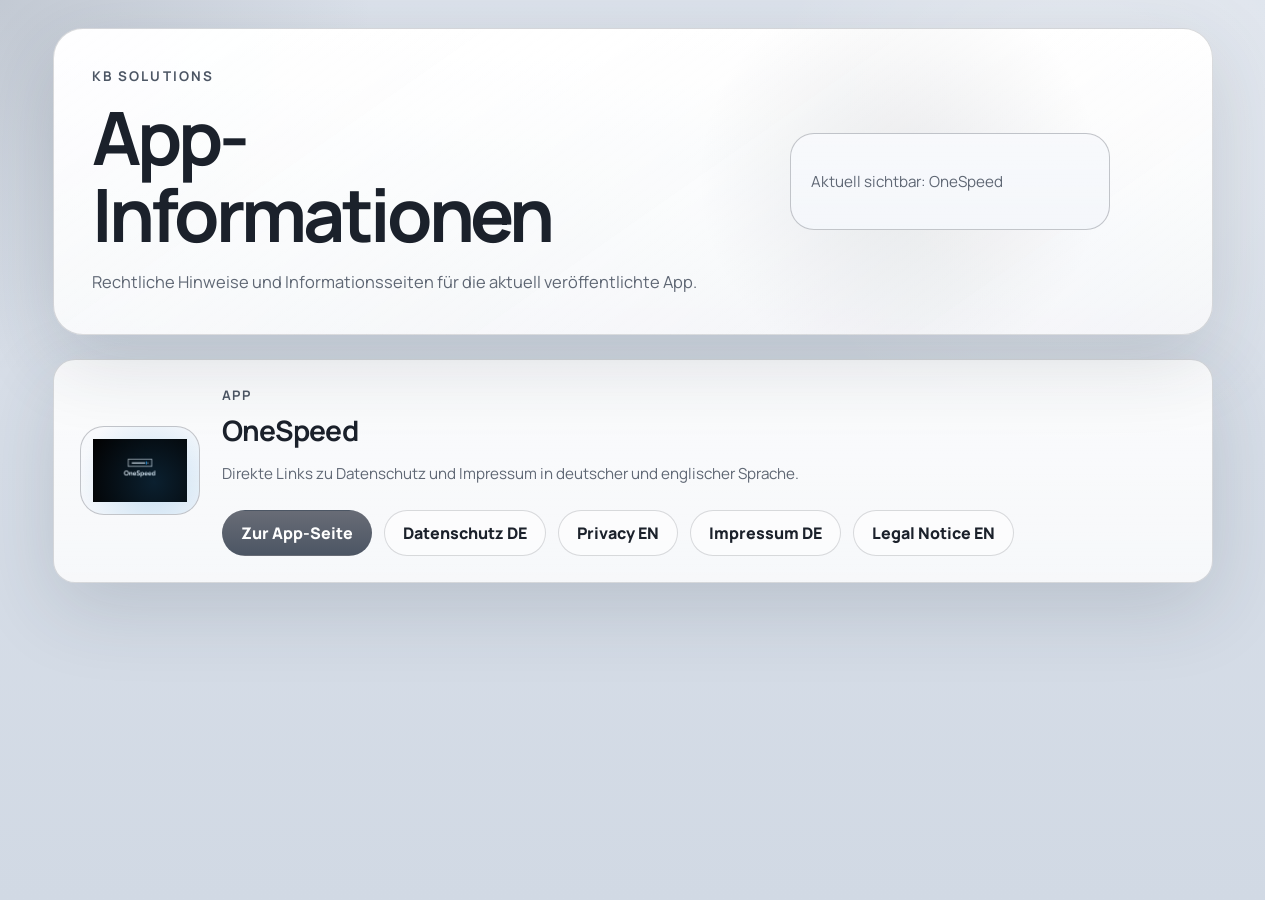
==== commit d8898b1b: "Update docs site for OneSpeed" ====
--- a/docs/index.html
+++ b/docs/index.html
@@ -1,306 +1,54 @@
-<!doctype html>
+<!DOCTYPE html>
 <html lang="de">
-  <head>
-    <meta charset="utf-8" />
-    <meta name="viewport" content="width=device-width, initial-scale=1" />
-    <title>kb-solutions.info - Datenschutz und Impressum</title>
-    <style>
-      :root {
-        --bg: #f4efe6;
-        --box: #fffaf3;
-        --line: #d7c9af;
-        --text: #322516;
-        --muted: #6f5d47;
-        --link: #6f5031;
-      }
-      * { box-sizing: border-box; }
-      body {
-        margin: 0;
-        background: var(--bg);
-        color: var(--text);
-        font-family: "Segoe UI", Arial, sans-serif;
-        line-height: 1.55;
-      }
-      main {
-        max-width: 960px;
-        margin: 0 auto;
-        padding: 26px 16px 40px;
-      }
-      h1 {
-        margin: 0 0 8px;
-        font-size: 1.65rem;
-      }
-      h2 {
-        margin: 0 0 8px;
-        font-size: 1.28rem;
-      }
-      h3 {
-        margin: 12px 0 6px;
-        font-size: 1.02rem;
-      }
-      p {
-        margin: 0 0 7px;
-      }
-      ul {
-        margin: 0 0 8px 20px;
-        padding: 0;
-      }
-      .muted {
-        color: var(--muted);
-      }
-      .nav {
-        margin: 0 0 18px;
-        display: flex;
-        flex-wrap: wrap;
-        gap: 10px;
-      }
-      .nav a {
-        display: inline-block;
-        color: var(--link);
-        text-decoration: none;
-        background: #ffffff;
-        border: 1px solid var(--line);
-        border-radius: 10px;
-        padding: 8px 12px;
-        font-weight: 600;
-        transition: background-color 0.15s ease, border-color 0.15s ease;
-      }
-      .nav a:hover {
-        background: #f8f1e6;
-        border-color: #cbb796;
-      }
-      .legal-box {
-        background: var(--box);
-        border: 1px solid var(--line);
-        border-radius: 14px;
-        padding: 18px;
-        margin-bottom: 12px;
-      }
-      .quick-links {
-        font-size: 0.95rem;
-        margin: 0 0 14px;
-      }
-      .quick-links a {
-        color: var(--link);
-      }
-      .section-divider {
-        margin-top: 9px;
-        padding-top: 4px;
-      }
-      #datenschutz .section-divider > p:not([class]) {
-        margin-left: 18px;
-      }
-      #datenschutz .section-divider > ul:not([class]) {
-        margin-left: 34px;
-      }
-      .stand {
-        margin-bottom: 8px;
-        color: var(--muted);
-        font-size: 0.95rem;
-      }
-      .indent-1 { margin-left: 12px; }
-      .indent-2 { margin-left: 24px; }
-      .indent-list { margin-left: 36px; }
-      .field-label {
-        margin: 0 0 4px;
-        font-weight: 700;
-      }
-      .field-body {
-        margin: 0 0 8px 14px;
-      }
-      footer {
-        margin-top: 6px;
-        color: var(--muted);
-        font-size: 0.92rem;
-      }
-    </style>
-  </head>
-  <body>
-    <main>
-      <h1>kb-solutions.info</h1>
-      <p class="muted">Rechtliche Informationen zur App &bdquo;Wunschbrunnen&ldquo;</p>
-
-      <nav class="nav">
-        <a href="#datenschutz">Datenschutzerkl&auml;rung</a>
-        <a href="#impressum">Impressum</a>
-      </nav>
-      <p class="quick-links">
-        DE: <a href="./datenschutz.html">Datenschutz</a> | <a href="./impressum.html">Impressum</a><br />
-        EN: <a href="./privacy.html">Privacy Policy</a> | <a href="./legal-notice.html">Legal Notice</a>
-      </p>
-
-      <section id="datenschutz" class="legal-box">
-        <h2>Datenschutzerkl&auml;rung - App &bdquo;Wunschbrunnen&ldquo; (IAP + AdMob nicht-personalisiert)</h2>
-        <p class="stand">Stand: 24.02.2026</p>
-
-        <h3>Datenschutz (kurz)</h3>
-        <p>
-          &bdquo;Wunschbrunnen nutzt In-App-K&auml;ufe &uuml;ber den jeweiligen App-Store.
-          Au&szlig;erdem zeigt die App &uuml;ber Google AdMob nicht-personalisierte Werbung an.
-          Es wird kein Nutzerprofil f&uuml;r interessenbasierte Werbung erstellt.&ldquo;
-        </p>
-
-        <div class="section-divider">
-          <h3>1) Verantwortlicher</h3>
-          <p>
-            Verantwortlich im Sinne der DSGVO:<br />
-            Kevin B.<br />
-            Hauptstra&szlig;e 10<br />
-            71272 Renningen, Deutschland<br />
-            E-Mail: kb@kb-solutions.info
+<head>
+  <meta charset="UTF-8">
+  <meta name="viewport" content="width=device-width, initial-scale=1.0">
+  <meta name="description" content="KB Solutions informiert Nutzerinnen und Nutzer der App OneSpeed über Datenschutz, Impressum und App-Informationen.">
+  <title>KB Solutions Apps</title>
+  <link rel="stylesheet" href="styles.css">
+</head>
+<body class="home-page">
+  <div class="page-shell">
+    <header class="hero">
+      <div class="hero-grid">
+        <div class="hero-copy">
+          <p class="eyebrow">KB Solutions</p>
+          <h1>App-Informationen</h1>
+          <p class="lead">
+            Rechtliche Hinweise und Informationsseiten für die aktuell veröffentlichte App.
           </p>
         </div>
+        <div class="hero-art">
+          <div class="neutral-panel">
+            <p class="meta">Aktuell sichtbar: OneSpeed</p>
+          </div>
+        </div>
+      </div>
+    </header>
 
-        <div class="section-divider">
-          <h3>2) Grundsatz</h3>
-          <p>
-            Die App &bdquo;Wunschbrunnen&ldquo; ist grunds&auml;tzlich ohne Nutzerkonto nutzbar.
-            Personenbezogene Daten werden nur verarbeitet, soweit dies f&uuml;r den Betrieb der App,
-            die Abwicklung von In-App-K&auml;ufen und die Auslieferung nicht-personalisierter Werbung
-            &uuml;ber Google AdMob erforderlich ist.
-          </p>
+    <main class="grid apps-grid">
+      <article class="card app-card">
+        <div class="brand-row">
+          <div class="brand-logo-box">
+            <img class="logo-image" src="assets/onespeed-logo.png" alt="OneSpeed Logo">
+          </div>
+          <div>
+            <p class="card-kicker">App</p>
+            <h2>OneSpeed</h2>
+            <p class="meta">
+              Direkte Links zu Datenschutz und Impressum in deutscher und englischer Sprache.
+            </p>
+            <div class="button-row">
+              <a class="button" href="apps/one-speed/">Zur App-Seite</a>
+              <a class="button button-secondary" href="apps/one-speed/datenschutz.html">Datenschutz DE</a>
+              <a class="button button-secondary" href="apps/one-speed/privacy.html">Privacy EN</a>
+              <a class="button button-secondary" href="apps/one-speed/impressum.html">Impressum DE</a>
+              <a class="button button-secondary" href="apps/one-speed/legal-notice.html">Legal Notice EN</a>
+            </div>
+          </div>
         </div>
-
-        <div class="section-divider">
-          <h3>3) Welche Daten werden verarbeitet?</h3>
-
-          <p class="indent-1"><strong>a) Technische Daten (Betrieb der App)</strong></p>
-          <ul class="indent-list">
-            <li>Ger&auml;tetyp, Betriebssystem-Version, App-Version</li>
-            <li>Spracheinstellungen, Zeitstempel</li>
-            <li>IP-Adresse (insbesondere bei Kommunikation mit Drittanbietern)</li>
-          </ul>
-          <p class="indent-2">
-            Zweck: Bereitstellung, Stabilit&auml;t und Sicherheit der App.<br />
-            Rechtsgrundlage: Art. 6 Abs. 1 lit. f DSGVO und/oder Art. 6 Abs. 1 lit. b DSGVO.
-          </p>
-
-          <p class="indent-1"><strong>b) In-App-K&auml;ufe (digitale M&uuml;nzen)</strong></p>
-          <p class="indent-2">
-            Bei K&auml;ufen digitaler Inhalte (z. B. &bdquo;M&uuml;nzen&ldquo;) erfolgt die Zahlungsabwicklung
-            &uuml;ber Apple App Store bzw. Google Play. Wir erhalten dabei in der Regel keine Zahlungsdaten
-            (z. B. Kreditkarteninformationen), sondern ggf.:
-          </p>
-          <ul class="indent-list">
-            <li>Kauf-/Transaktionsstatus (z. B. &bdquo;gekauft&ldquo;, &bdquo;erstattet&ldquo;)</li>
-            <li>Beleg-/Best&auml;tigungsdaten zur Freischaltung der gekauften Inhalte</li>
-          </ul>
-          <p class="indent-2">
-            Zweck: Bereitstellung gekaufter Inhalte, Validierung, Betrugspr&auml;vention.<br />
-            Rechtsgrundlage: Art. 6 Abs. 1 lit. b DSGVO (Vertragserf&uuml;llung).
-          </p>
-
-          <p class="indent-1"><strong>c) Werbung &uuml;ber Google AdMob (nicht-personalisiert)</strong></p>
-          <p class="indent-2">
-            Die App verwendet Google AdMob, um nicht-personalisierte Werbeanzeigen auszuliefern.
-            Nicht-personalisierte Anzeigen basieren nicht auf einem Nutzerprofil oder fr&uuml;herem
-            Nutzungsverhalten; sie k&ouml;nnen jedoch kontextbezogene Informationen nutzen.
-          </p>
-          <p class="indent-2">Je nach Plattform-/SDK-Konfiguration k&ouml;nnen u. a. verarbeitet werden:</p>
-          <ul class="indent-list">
-            <li>IP-Adresse</li>
-            <li>Ger&auml;te-/App-Informationen</li>
-            <li>Interaktions-/Messdaten (z. B. Einblendung einer Anzeige)</li>
-            <li>Technische Kennungen/Signale (implementierungsabh&auml;ngig)</li>
-          </ul>
-          <p class="indent-2">
-            Zweck: Auslieferung und Abrechnung nicht-personalisierter Werbung, Finanzierung der App,
-            Betrugspr&auml;vention und Messung.<br />
-            Rechtsgrundlage: Art. 6 Abs. 1 lit. f DSGVO.
-          </p>
-          <p class="indent-2">
-            Hinweis EWR/UK/CH: Google weist darauf hin, dass Ad-Partner (inkl. Google) Daten f&uuml;r
-            Ausspielung/Reporting nutzen k&ouml;nnen und Publisher beteiligte Partner transparent machen m&uuml;ssen.
-          </p>
-        </div>
-
-        <div class="section-divider">
-          <h3>4) Empf&auml;nger / Drittanbieter</h3>
-          <p>
-            Google AdMob / Google<br />
-            Vertragspartner/Entity (typisch f&uuml;r AdMob): Google Ireland Limited, Gordon House,
-            Barrow Street, Dublin 4, Irland
-          </p>
-          <p>
-            Apple (App Store) / Google (Google Play) zur Bereitstellung der App
-            und Abwicklung/Best&auml;tigung von In-App-K&auml;ufen.
-          </p>
-        </div>
-
-        <div class="section-divider">
-          <h3>5) Drittland&uuml;bermittlung (z. B. USA)</h3>
-          <p>
-            Bei Nutzung von Google-Diensten (z. B. AdMob) kann eine Verarbeitung au&szlig;erhalb der
-            EU/des EWR (insb. USA) nicht ausgeschlossen werden. &Uuml;bermittlungen erfolgen nur unter
-            den Voraussetzungen der Art. 44 ff. DSGVO.
-          </p>
-        </div>
-
-        <div class="section-divider">
-          <h3>6) Speicherdauer</h3>
-          <ul>
-            <li>Kauf-/Statusdaten: solange zur Bereitstellung/Validierung erforderlich</li>
-            <li>Werbedaten: gem&auml;&szlig; Speicherfristen und Konfiguration von Google/AdMob</li>
-            <li>Technische Daten: in der Regel kurzfristig bzw. gem&auml;&szlig; System-/SDK-Konfiguration</li>
-          </ul>
-        </div>
-
-        <div class="section-divider">
-          <h3>7) Deine Rechte</h3>
-          <p>
-            Du hast nach DSGVO insbesondere folgende Rechte: Auskunft (Art. 15), Berichtigung (Art. 16),
-            L&ouml;schung (Art. 17), Einschr&auml;nkung (Art. 18), Daten&uuml;bertragbarkeit (Art. 20),
-            Widerspruch (Art. 21). Au&szlig;erdem kannst du dich bei einer Datenschutz-Aufsichtsbeh&ouml;rde
-            beschweren (Art. 77 DSGVO).
-          </p>
-        </div>
-
-        <div class="section-divider">
-          <h3>8) &Auml;nderungen dieser Datenschutzerkl&auml;rung</h3>
-          <p>
-            Wir behalten uns vor, diese Datenschutzerkl&auml;rung anzupassen, um sie an rechtliche
-            Anforderungen oder Funktions&auml;nderungen der App anzupassen.
-          </p>
-        </div>
-      </section>
-
-      <section id="impressum" class="legal-box">
-        <h2>Impressum</h2>
-        <p class="stand">Angaben gem&auml;&szlig; &sect; 5 Digitale-Dienste-Gesetz (DDG)</p>
-
-        <p class="field-label indent-1">Anbieter:</p>
-        <p class="field-body indent-2">
-          Kevin B.
-        </p>
-
-        <p class="field-label indent-1">Anschrift:</p>
-        <p class="field-body indent-2">
-          Hauptstra&szlig;e 10<br />
-          71272 Renningen<br />
-          Deutschland
-        </p>
-
-        <p class="field-label indent-1">Kontakt:</p>
-        <p class="field-body indent-2">
-          E-Mail: kb@kb-solutions.info
-        </p>
-
-        <p class="field-label indent-1">Verbraucherschlichtung:</p>
-        <p class="field-body indent-2">
-          Wir sind nicht verpflichtet und nicht bereit, an Streitbeilegungsverfahren vor einer
-          Verbraucherschlichtungsstelle teilzunehmen.
-        </p>
-
-        <p class="field-label indent-1">Geltungsbereich:</p>
-        <p class="field-body indent-2">
-          Dieses Impressum gilt f&uuml;r die Website kb-solutions.info, die App
-          &bdquo;Wunschbrunnen&ldquo; sowie zugeh&ouml;rige Support- und Informationsseiten.
-        </p>
-      </section>
-
-      <footer>
-        Diese Seite kann als &ouml;ffentliche Datenschutz-URL im Store-Listing verwendet werden.
-      </footer>
+      </article>
     </main>
-  </body>
+  </div>
+</body>
 </html>
--- a/docs/styles.css
+++ b/docs/styles.css
@@ -0,0 +1,556 @@
+@import url("https://fonts.googleapis.com/css2?family=Manrope:wght@400;500;600;700;800&display=swap");
+
+:root {
+  --bg: #f3f4f7;
+  --bg-deep: #e9edf3;
+  --surface: rgba(255, 255, 255, 0.86);
+  --surface-strong: #ffffff;
+  --surface-soft: rgba(104, 108, 118, 0.06);
+  --text: #1b212b;
+  --muted: #5f6774;
+  --line: rgba(27, 33, 43, 0.12);
+  --line-strong: rgba(27, 33, 43, 0.2);
+  --accent: #686c76;
+  --accent-strong: #4c5664;
+  --accent-soft: rgba(104, 108, 118, 0.12);
+  --shadow: 0 24px 80px rgba(54, 63, 79, 0.12);
+  --radius-xl: 30px;
+  --radius-lg: 22px;
+  --radius-md: 16px;
+  --max-width: 1160px;
+}
+
+body.home-page {
+  --bg: #dde3ec;
+  --bg-deep: #d1d9e4;
+  --surface: rgba(255, 255, 255, 0.74);
+  --surface-strong: #f2f5fa;
+  --surface-soft: rgba(76, 86, 100, 0.08);
+  --line: rgba(27, 33, 43, 0.16);
+  --line-strong: rgba(27, 33, 43, 0.24);
+  --shadow: 0 24px 80px rgba(39, 47, 61, 0.16);
+}
+
+body.onespeed-page {
+  --bg: #111318;
+  --bg-deep: #0a0b0f;
+  --surface: rgba(23, 26, 32, 0.9);
+  --surface-strong: #1a1f27;
+  --surface-soft: rgba(255, 255, 255, 0.03);
+  --text: #f4f7fb;
+  --muted: #9fa7b5;
+  --line: rgba(183, 188, 199, 0.16);
+  --line-strong: rgba(183, 188, 199, 0.28);
+  --accent: #2a8ed4;
+  --accent-strong: #57a7e1;
+  --accent-soft: rgba(42, 142, 212, 0.14);
+  --shadow: 0 26px 80px rgba(0, 0, 0, 0.34);
+}
+
+* {
+  box-sizing: border-box;
+}
+
+html {
+  scroll-behavior: smooth;
+  scrollbar-gutter: stable;
+}
+
+body {
+  margin: 0;
+  min-height: 100vh;
+  font-family: "Manrope", "Segoe UI", sans-serif;
+  color: var(--text);
+  background:
+    radial-gradient(circle at top left, rgba(104, 108, 118, 0.14), transparent 24%),
+    radial-gradient(circle at 85% 15%, rgba(255, 255, 255, 0.5), transparent 24%),
+    linear-gradient(180deg, var(--bg) 0%, var(--bg-deep) 100%);
+}
+
+body.home-page {
+  background:
+    radial-gradient(circle at top left, rgba(76, 86, 100, 0.18), transparent 24%),
+    radial-gradient(circle at 85% 15%, rgba(255, 255, 255, 0.35), transparent 24%),
+    linear-gradient(180deg, var(--bg) 0%, var(--bg-deep) 100%);
+}
+
+body.onespeed-page {
+  background:
+    radial-gradient(circle at top left, rgba(42, 142, 212, 0.2), transparent 24%),
+    radial-gradient(circle at 85% 15%, rgba(255, 255, 255, 0.08), transparent 20%),
+    linear-gradient(180deg, #101218 0%, #0b0d11 100%);
+}
+
+a {
+  color: inherit;
+}
+
+img {
+  display: block;
+  max-width: 100%;
+}
+
+.page-shell {
+  width: min(calc(100% - 2rem), var(--max-width));
+  margin: 0 auto;
+  padding: 28px 0 56px;
+}
+
+.hero,
+.section-hero {
+  position: relative;
+  overflow: hidden;
+  padding: 38px;
+  border: 1px solid var(--line);
+  border-radius: var(--radius-xl);
+  background:
+    linear-gradient(145deg, rgba(255, 255, 255, 0.55), rgba(255, 255, 255, 0.18)),
+    linear-gradient(180deg, rgba(255, 255, 255, 0.96), rgba(243, 244, 247, 0.96));
+  box-shadow: var(--shadow);
+}
+
+body.onespeed-page .hero,
+body.onespeed-page .section-hero {
+  background:
+    linear-gradient(145deg, rgba(255, 255, 255, 0.04), rgba(255, 255, 255, 0.015)),
+    linear-gradient(180deg, rgba(26, 31, 39, 0.98), rgba(16, 18, 24, 0.98));
+  min-height: 280px;
+}
+
+.hero::before,
+.section-hero::before {
+  content: "";
+  position: absolute;
+  inset: -20% auto auto 55%;
+  width: 420px;
+  height: 420px;
+  border-radius: 50%;
+  background: radial-gradient(circle, rgba(104, 108, 118, 0.12), transparent 68%);
+  pointer-events: none;
+}
+
+body.onespeed-page .hero::before,
+body.onespeed-page .section-hero::before {
+  background: radial-gradient(circle, rgba(42, 142, 212, 0.22), transparent 68%);
+}
+
+.hero-grid {
+  position: relative;
+  z-index: 1;
+  display: grid;
+  grid-template-columns: minmax(0, 1.15fr) minmax(240px, 0.85fr);
+  gap: 28px;
+  align-items: center;
+}
+
+body.onespeed-page .hero-grid {
+  min-height: 202px;
+}
+
+body.onespeed-page .hero-copy {
+  display: flex;
+  flex-direction: column;
+  justify-content: center;
+}
+
+.hero-copy {
+  min-width: 0;
+}
+
+.hero-art {
+  display: flex;
+  justify-content: center;
+}
+
+.eyebrow,
+.breadcrumbs {
+  margin: 0 0 14px;
+  font-size: 0.84rem;
+  font-weight: 700;
+  letter-spacing: 0.16em;
+  text-transform: uppercase;
+  color: var(--accent-strong);
+}
+
+.breadcrumbs a {
+  color: var(--muted);
+  text-decoration: none;
+}
+
+h1,
+h2,
+h3 {
+  margin-top: 0;
+  line-height: 1.05;
+}
+
+h1 {
+  margin-bottom: 14px;
+  font-size: clamp(2.5rem, 6vw, 4.6rem);
+  letter-spacing: -0.05em;
+}
+
+h2 {
+  margin-bottom: 10px;
+  font-size: clamp(1.35rem, 2.2vw, 1.9rem);
+  letter-spacing: -0.03em;
+}
+
+h3 {
+  margin-bottom: 8px;
+  font-size: 1rem;
+  color: color-mix(in srgb, var(--text) 78%, transparent);
+}
+
+.lead,
+.intro {
+  max-width: 62ch;
+  margin: 0;
+  font-size: 1.03rem;
+  line-height: 1.72;
+  color: var(--muted);
+}
+
+.pill-row {
+  display: flex;
+  flex-wrap: wrap;
+  gap: 10px;
+  margin-top: 20px;
+}
+
+.pill {
+  display: inline-flex;
+  align-items: center;
+  min-height: 34px;
+  padding: 0 12px;
+  border: 1px solid var(--line);
+  border-radius: 999px;
+  background: rgba(255, 255, 255, 0.5);
+  color: var(--text);
+  font-size: 0.9rem;
+  font-weight: 600;
+}
+
+body.onespeed-page .pill {
+  background: rgba(255, 255, 255, 0.04);
+  color: #d9dfeb;
+}
+
+.grid {
+  display: grid;
+  gap: 22px;
+  margin-top: 24px;
+}
+
+.apps-grid {
+  grid-template-columns: minmax(0, 1fr);
+}
+
+.content-grid {
+  grid-template-columns: minmax(0, 1.55fr) minmax(280px, 0.85fr);
+  align-items: start;
+}
+
+.card {
+  padding: 26px;
+  border: 1px solid var(--line);
+  border-radius: var(--radius-lg);
+  background:
+    linear-gradient(180deg, rgba(255, 255, 255, 0.55), rgba(255, 255, 255, 0.22)),
+    var(--surface);
+  box-shadow: var(--shadow);
+}
+
+body.onespeed-page .card {
+  background:
+    linear-gradient(180deg, rgba(255, 255, 255, 0.04), rgba(255, 255, 255, 0.02)),
+    var(--surface);
+}
+
+.app-card {
+  display: grid;
+  gap: 22px;
+}
+
+.card-kicker {
+  margin: 0 0 12px;
+  font-size: 0.82rem;
+  font-weight: 700;
+  letter-spacing: 0.14em;
+  text-transform: uppercase;
+  color: var(--accent-strong);
+}
+
+.brand-row {
+  display: grid;
+  grid-template-columns: 120px minmax(0, 1fr);
+  gap: 22px;
+  align-items: center;
+}
+
+.brand-logo-box,
+.logo-stage,
+.neutral-panel {
+  position: relative;
+  overflow: hidden;
+  border: 1px solid var(--line-strong);
+  border-radius: 24px;
+  background:
+    linear-gradient(180deg, rgba(255, 255, 255, 0.45), rgba(255, 255, 255, 0.18)),
+    var(--surface-strong);
+}
+
+body.onespeed-page .brand-logo-box,
+body.onespeed-page .logo-stage {
+  background:
+    linear-gradient(180deg, rgba(255, 255, 255, 0.02), rgba(255, 255, 255, 0.01)),
+    #050608;
+  box-shadow: inset 0 1px 0 rgba(255, 255, 255, 0.06);
+}
+
+.brand-logo-box {
+  padding: 12px;
+}
+
+.logo-stage {
+  width: min(100%, 250px);
+  padding: 16px;
+}
+
+.neutral-panel {
+  width: min(100%, 320px);
+  padding: 20px;
+}
+
+.logo-stage::after,
+.brand-logo-box::after {
+  content: "";
+  position: absolute;
+  inset: auto -30% -55% auto;
+  width: 160px;
+  height: 160px;
+  border-radius: 50%;
+  background: radial-gradient(circle, rgba(42, 142, 212, 0.22), transparent 66%);
+  pointer-events: none;
+}
+
+.logo-image {
+  width: 100%;
+  height: auto;
+}
+
+.neutral-metrics {
+  display: grid;
+  gap: 12px;
+}
+
+.neutral-metric {
+  padding: 12px 14px;
+  border: 1px solid var(--line);
+  border-radius: 14px;
+  background: rgba(255, 255, 255, 0.35);
+}
+
+.neutral-metric strong {
+  display: block;
+  margin-bottom: 4px;
+  font-size: 0.95rem;
+}
+
+.logo-caption {
+  margin: 12px 0 0;
+  color: var(--muted);
+  font-size: 0.9rem;
+}
+
+.button-row {
+  display: flex;
+  flex-wrap: wrap;
+  gap: 12px;
+  margin-top: 24px;
+}
+
+.button {
+  display: inline-flex;
+  align-items: center;
+  justify-content: center;
+  min-height: 46px;
+  padding: 0 18px;
+  border: 1px solid transparent;
+  border-radius: 999px;
+  background: linear-gradient(180deg, var(--accent), var(--accent-strong));
+  color: #ffffff;
+  text-decoration: none;
+  font-weight: 800;
+  white-space: nowrap;
+  transition: transform 0.18s ease, filter 0.18s ease, border-color 0.18s ease;
+}
+
+body.onespeed-page .button {
+  min-height: 40px;
+  padding: 0 14px;
+  background: linear-gradient(180deg, var(--accent-strong), var(--accent));
+  color: #061019;
+  font-size: 0.92rem;
+}
+
+.button:hover,
+.button:focus-visible {
+  transform: translateY(-1px);
+  filter: brightness(1.04);
+}
+
+.button-secondary {
+  border-color: var(--line);
+  background: rgba(255, 255, 255, 0.5);
+  color: var(--text);
+}
+
+body.onespeed-page .button-secondary {
+  background: rgba(255, 255, 255, 0.03);
+}
+
+.button-secondary:hover,
+.button-secondary:focus-visible {
+  border-color: var(--accent);
+}
+
+.stack {
+  display: grid;
+  gap: 18px;
+}
+
+.note-card,
+.alert {
+  border-color: color-mix(in srgb, var(--accent) 35%, transparent);
+  background:
+    linear-gradient(180deg, color-mix(in srgb, var(--accent) 12%, transparent), color-mix(in srgb, var(--accent) 6%, transparent)),
+    var(--surface);
+}
+
+.legal-list,
+.link-list {
+  margin: 0;
+  padding-left: 20px;
+  line-height: 1.7;
+}
+
+.link-list a {
+  color: var(--accent-strong);
+  text-decoration: none;
+}
+
+.info-table {
+  width: 100%;
+  border-collapse: collapse;
+  margin-top: 10px;
+}
+
+.info-table th,
+.info-table td {
+  padding: 12px 0;
+  text-align: left;
+  vertical-align: top;
+  border-bottom: 1px solid var(--line);
+}
+
+.info-table th {
+  width: 32%;
+  padding-right: 20px;
+  font-weight: 700;
+}
+
+.meta {
+  color: var(--muted);
+  font-size: 0.95rem;
+  line-height: 1.65;
+}
+
+.prose {
+  font-size: 1rem;
+  line-height: 1.72;
+}
+
+.prose p,
+.prose ul {
+  margin: 0 0 16px;
+}
+
+.doc-links {
+  display: grid;
+  gap: 10px;
+  margin-top: 8px;
+}
+
+.doc-link {
+  display: flex;
+  align-items: center;
+  padding: 14px 16px;
+  border: 1px solid var(--line);
+  border-radius: var(--radius-md);
+  background: var(--surface-soft);
+  color: inherit;
+  text-decoration: none;
+}
+
+.doc-link-label {
+  font-weight: 700;
+}
+
+.mini-logo {
+  width: 64px;
+}
+
+@media (max-width: 900px) {
+  .hero-grid,
+  .brand-row,
+  .content-grid {
+    grid-template-columns: 1fr;
+  }
+
+  .hero-art {
+    justify-content: flex-start;
+  }
+
+  body.onespeed-page .hero,
+  body.onespeed-page .section-hero,
+  body.onespeed-page .hero-grid {
+    min-height: 0;
+  }
+}
+
+@media (max-width: 640px) {
+  .page-shell {
+    width: min(calc(100% - 1rem), var(--max-width));
+    padding-top: 18px;
+    padding-bottom: 28px;
+  }
+
+  .hero,
+  .section-hero,
+  .card {
+    padding: 22px;
+  }
+
+  h1 {
+    font-size: clamp(2.1rem, 11vw, 3.4rem);
+  }
+
+  .logo-stage,
+  .brand-logo-box,
+  .neutral-panel {
+    padding: 14px;
+  }
+
+  .info-table th,
+  .info-table td {
+    display: block;
+    width: 100%;
+    padding: 10px 0;
+  }
+
+  .info-table th {
+    padding-bottom: 0;
+    border-bottom: none;
+  }
+}
